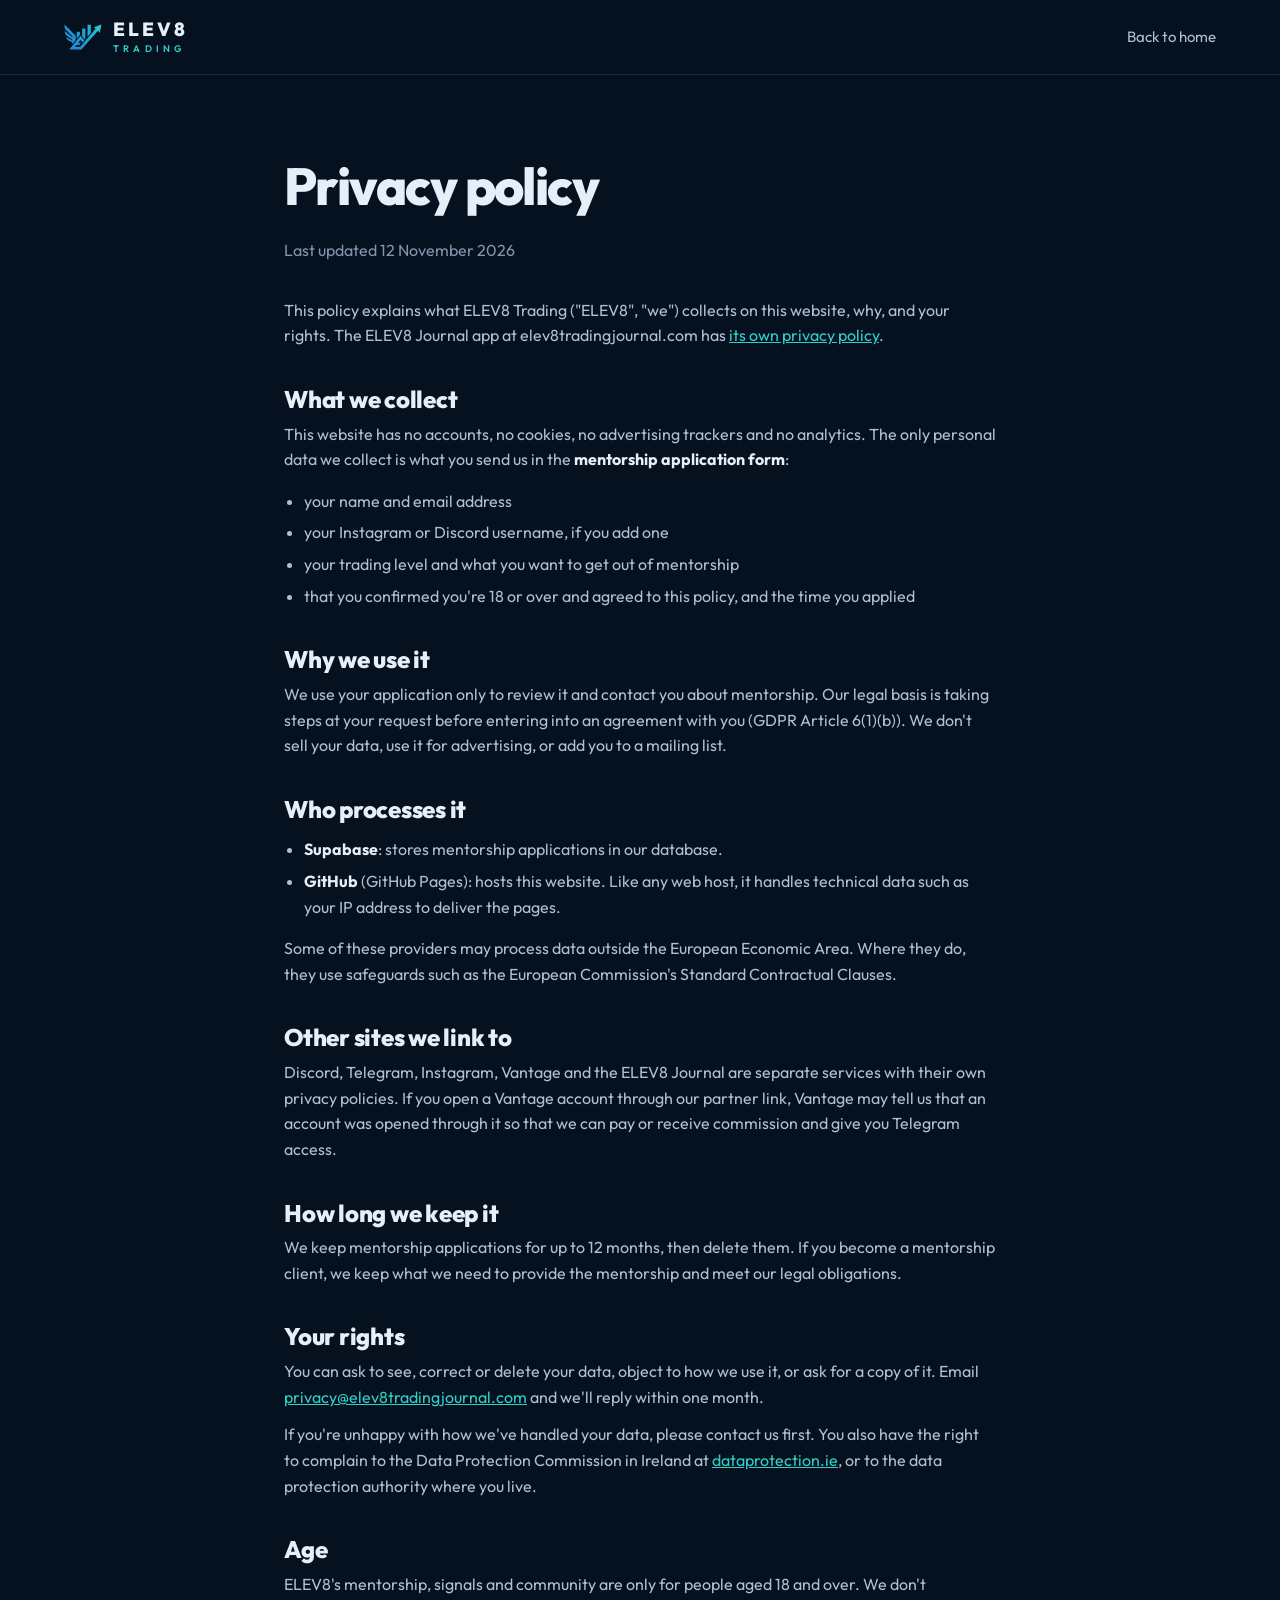
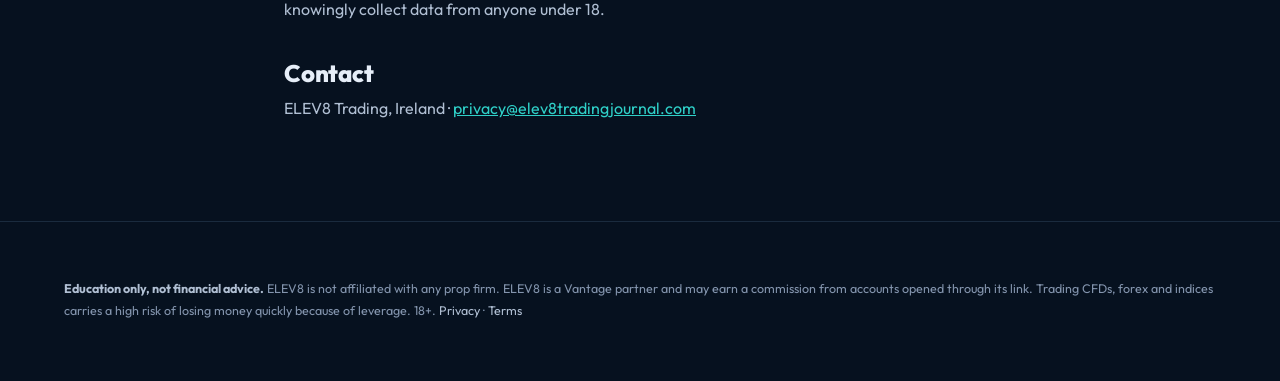
==== docs/privacy/index.html @ e098c2a2 "Use the elev8trading.app domain Co-Authored-By: Claude Opus 5.5 <noreply@anthropic.com> Claude-Sessi" ====
<!doctype html>
<html lang="en">
<head>
<meta charset="utf-8">
<meta http-equiv="Content-Security-Policy" content="default-src 'self'; script-src 'self'; style-src 'self' 'unsafe-inline'; font-src 'self'; img-src 'self' data:; connect-src 'none'; form-action 'none'; base-uri 'self'; object-src 'none'; frame-src 'none'; upgrade-insecure-requests">
<meta name="referrer" content="strict-origin-when-cross-origin">
<script src="../assets/guard.js"></script>
<meta name="viewport" content="width=device-width,initial-scale=1,viewport-fit=cover">
<title>Privacy policy · ELEV8 Trading</title>
<meta name="theme-color" content="#06111f">
<link rel="canonical" href="https://elev8trading.app/privacy/">
<link rel="icon" href="../assets/mark.svg" type="image/svg+xml">
<link rel="apple-touch-icon" href="../assets/apple-touch-icon.png">
<link rel="stylesheet" href="../assets/fonts.css">
<link rel="stylesheet" href="../assets/style.css">
</head>
<body>
<header class="nav"><div class="wrap">
<a class="lg" href="../"><img src="../assets/mark.svg" alt=""><span>ELEV8<small>TRADING</small></span></a>
<span class="sp"></span><a class="ghost" href="../">Back to home</a></div></header>
<main class="doc">
<h1>Privacy policy</h1><p class="upd">Last updated 12 November 2026</p>
<p>This policy explains what ELEV8 Trading ("ELEV8", "we") collects on this website, why, and your rights. The ELEV8 Journal app at elev8tradingjournal.com has <a href="https://elev8tradingjournal.com/privacy/">its own privacy policy</a>.</p>
<h2>What we collect</h2>
<p>This website has no accounts, no cookies, no advertising trackers and no analytics. The only personal data we collect is what you send us in the <b>mentorship application form</b>:</p>
<ul><li>your name and email address</li><li>your Instagram or Discord username, if you add one</li><li>your trading level and what you want to get out of mentorship</li><li>that you confirmed you're 18 or over and agreed to this policy, and the time you applied</li></ul>
<h2>Why we use it</h2>
<p>We use your application only to review it and contact you about mentorship. Our legal basis is taking steps at your request before entering into an agreement with you (GDPR Article 6(1)(b)). We don't sell your data, use it for advertising, or add you to a mailing list.</p>
<h2>Who processes it</h2>
<ul><li><b>Supabase</b>: stores mentorship applications in our database.</li>
<li><b>GitHub</b> (GitHub Pages): hosts this website. Like any web host, it handles technical data such as your IP address to deliver the pages.</li></ul>
<p>Some of these providers may process data outside the European Economic Area. Where they do, they use safeguards such as the European Commission's Standard Contractual Clauses.</p>
<h2>Other sites we link to</h2>
<p>Discord, Telegram, Instagram, Vantage and the ELEV8 Journal are separate services with their own privacy policies. If you open a Vantage account through our partner link, Vantage may tell us that an account was opened through it so that we can pay or receive commission and give you Telegram access.</p>
<h2>How long we keep it</h2>
<p>We keep mentorship applications for up to 12 months, then delete them. If you become a mentorship client, we keep what we need to provide the mentorship and meet our legal obligations.</p>
<h2>Your rights</h2>
<p>You can ask to see, correct or delete your data, object to how we use it, or ask for a copy of it. Email <a href="mailto:privacy@elev8tradingjournal.com">privacy@elev8tradingjournal.com</a> and we'll reply within one month.</p>
<p>If you're unhappy with how we've handled your data, please contact us first. You also have the right to complain to the Data Protection Commission in Ireland at <a href="https://www.dataprotection.ie" target="_blank" rel="noopener">dataprotection.ie</a>, or to the data protection authority where you live.</p>
<h2>Age</h2>
<p>ELEV8's mentorship, signals and community are only for people aged 18 and over. We don't knowingly collect data from anyone under 18.</p>
<h2>Contact</h2>
<p>ELEV8 Trading, Ireland · <a href="mailto:privacy@elev8tradingjournal.com">privacy@elev8tradingjournal.com</a></p>
</main>
<footer><div class="wrap"><div class="legal" style="margin:0;padding:0;border:0"><b style="color:var(--t2)">Education only, not financial advice.</b> ELEV8 is not affiliated with any prop firm. ELEV8 is a Vantage partner and may earn a commission from accounts opened through its link. Trading CFDs, forex and indices carries a high risk of losing money quickly because of leverage. 18+. <a href="../privacy/" style="color:var(--t2)">Privacy</a> · <a href="../terms/" style="color:var(--t2)">Terms</a></div></div></footer>
</body>
</html>
---- docs/assets/fonts.css ----
@font-face {
  font-family: 'Outfit';
  font-style: normal;
  font-weight: 300 900;
  font-display: swap;
  src: url(fonts/outfit-latin-ext.woff2) format('woff2');
  unicode-range: U+0100-02BA, U+02BD-02C5, U+02C7-02CC, U+02CE-02D7, U+02DD-02FF, U+0304, U+0308, U+0329, U+1D00-1DBF, U+1E00-1E9F, U+1EF2-1EFF, U+2020, U+20A0-20AB, U+20AD-20C4, U+2113, U+2C60-2C7F, U+A720-A7FF;
}
@font-face {
  font-family: 'Outfit';
  font-style: normal;
  font-weight: 300 900;
  font-display: swap;
  src: url(fonts/outfit-latin.woff2) format('woff2');
  unicode-range: U+0000-00FF, U+0131, U+0152-0153, U+02BB-02BC, U+02C6, U+02DA, U+02DC, U+0304, U+0308, U+0329, U+2000-206F, U+20AC, U+2122, U+2191, U+2193, U+2212, U+2215, U+FEFF, U+FFFD;
}
@font-face {
  font-family: 'JetBrains Mono';
  font-style: normal;
  font-weight: 400 700;
  font-display: swap;
  src: url(fonts/jetbrains-mono-latin.woff2) format('woff2');
  unicode-range: U+0000-00FF, U+0131, U+0152-0153, U+02BB-02BC, U+02C6, U+02DA, U+02DC, U+0304, U+0308, U+0329, U+2000-206F, U+20AC, U+2122, U+2191, U+2193, U+2212, U+2215, U+FEFF, U+FFFD;
}
---- docs/assets/style.css ----
/* ELEV8 Trading: brand colours and the Outfit font, same as the ELEV8 Journal. */
:root{color-scheme:dark;--ink:#06111f;--ink2:#091729;--card:#0c1a2e;--line:rgba(150,195,245,.14);--text:#e6eef8;--t2:#b0bfd3;--mu:#8394ad;--teal:#2fd0c8;--blue:#2a7fd9;--green:#45e39b;--red:#ff7b8a;
--grad:linear-gradient(120deg,#2a7fd9,#1f9fcf 55%,#2fd0c8)}
*{box-sizing:border-box}html{scroll-behavior:smooth;scroll-padding-top:90px}
body{margin:0;background:var(--ink);color:var(--text);font:400 16px/1.6 Outfit,system-ui,sans-serif;-webkit-font-smoothing:antialiased;overflow-x:hidden}
h1,h2,h3,p{margin:0}a{color:inherit;text-decoration:none}img{display:block;max-width:100%}
button,input,select,textarea{font:inherit;color:inherit}
:focus-visible{outline:2px solid var(--teal);outline-offset:3px}
.wrap{max-width:1200px;margin:0 auto;padding-left:max(24px,env(safe-area-inset-left));padding-right:max(24px,env(safe-area-inset-right))}
.g{background:var(--grad);-webkit-background-clip:text;background-clip:text;color:transparent}
.eb{display:inline-flex;align-items:center;gap:10px;font:600 13px/1 Outfit;letter-spacing:.2em;text-transform:uppercase;color:var(--teal)}
.eb:before{content:"";width:22px;height:2px;border-radius:2px;background:var(--grad)}
.btn{display:inline-flex;align-items:center;justify-content:center;gap:10px;padding:15px 26px;border-radius:999px;font-weight:600;border:1px solid var(--line);background:rgba(150,195,245,.06);white-space:nowrap;cursor:pointer;transition:transform .15s,background .15s}
.btn:hover{transform:translateY(-1px);background:rgba(150,195,245,.1)}
.btn.p{background:var(--grad);color:var(--ink);border-color:transparent;box-shadow:0 14px 40px -14px rgba(47,208,200,.6)}
.btn svg{width:18px;height:18px;stroke:currentColor;fill:none;stroke-width:2;stroke-linecap:round;stroke-linejoin:round}
.btn[aria-disabled=true]{opacity:.55;cursor:default;transform:none}
h2{font-size:clamp(36px,4.8vw,60px);font-weight:800;letter-spacing:-.035em;line-height:1.03}
.lead{color:var(--t2);font-size:18.5px;max-width:560px}
section{padding:120px 0}
.center{text-align:center}.center .lead{margin-left:auto;margin-right:auto}
.alt{background:var(--ink2);border-block:1px solid var(--line)}
/* nav */
.nav{position:sticky;top:0;z-index:5;background:rgba(6,17,31,.94);border-bottom:1px solid var(--line);padding-top:env(safe-area-inset-top)}
.nav .wrap{display:flex;align-items:center;gap:34px;height:74px}
.lg{display:flex;align-items:center;gap:11px;font-weight:800;letter-spacing:.16em;font-size:19px;line-height:1}.lg img{width:38px}.lg small{display:block;font:600 9.5px/1 Outfit;letter-spacing:.44em;color:var(--teal);margin-top:5px}
.nav nav{display:flex;gap:28px;font-size:15px;color:var(--t2)}.nav nav a:hover,.nav .ghost:hover{color:var(--text)}.nav .sp{flex:1}.nav .btn{padding:11px 20px;font-size:14.5px}
.nav .ghost{font-size:15px;color:var(--t2)}
/* hero */
.hero{position:relative;padding:100px 0 120px;overflow:hidden;background:radial-gradient(60% 70% at 85% 10%,rgba(42,127,217,.3),transparent 70%),radial-gradient(45% 55% at 5% 95%,rgba(47,208,200,.16),transparent 70%)}
.hero .wrap{display:grid;grid-template-columns:1.05fr .95fr;gap:40px;align-items:center}
.hello{display:inline-flex;align-items:center;gap:10px;padding:8px 16px 8px 8px;border-radius:999px;background:rgba(47,208,200,.08);border:1px solid rgba(47,208,200,.28);font-size:14.5px;color:#bff3ef}
.hello i{flex:none;width:26px;height:26px;border-radius:50%;background:var(--grad);display:grid;place-items:center}.hello i svg{width:14px;stroke:#06111f;fill:none;stroke-width:2.6;stroke-linecap:round}
.hero h1{font-size:clamp(48px,6.6vw,88px);font-weight:800;letter-spacing:-.045em;line-height:.98;margin:26px 0 24px}
.ctas{display:flex;gap:12px;flex-wrap:wrap;margin-top:36px}
.pills{display:flex;gap:8px;flex-wrap:wrap;margin-top:34px}.pills span{padding:6px 13px;border-radius:999px;border:1px solid rgba(47,208,200,.35);color:var(--teal);font-size:13.5px;font-weight:600}
.scene{position:relative;height:600px}
.phone{position:absolute;left:50%;top:10px;transform:translateX(-50%) rotate(3deg);width:270px;aspect-ratio:393/852;border-radius:44px;padding:9px;background:linear-gradient(160deg,#22344f,#0b1626 60%);box-shadow:0 0 0 1px rgba(150,195,245,.25),0 60px 100px -40px #000,0 0 120px -30px rgba(47,208,200,.45)}
.phone div{width:100%;height:100%;border-radius:36px;overflow:hidden}.phone img{width:100%;height:100%;object-fit:cover;object-position:top}
.fl{position:absolute;display:flex;gap:12px;align-items:center;padding:14px 16px;border-radius:18px;background:rgba(16,34,58,.96);border:1px solid rgba(150,195,245,.2);box-shadow:0 24px 50px -20px #000;font-size:14px;min-width:230px}
.fl .ic{flex:none;width:40px;height:40px;border-radius:12px;display:grid;place-items:center}.fl .ic svg{width:20px;height:20px;fill:none;stroke-width:2;stroke-linecap:round;stroke-linejoin:round}
.fl b{display:block;font-size:14.5px}.fl small{color:var(--mu);font-size:12.5px}
/* values */
.vals .wrap{display:grid;grid-template-columns:repeat(3,1fr)}
.vals .wrap>div{padding:40px 30px;border-left:1px solid var(--line);display:flex;gap:18px}.vals .wrap>div:first-child{border-left:0;padding-left:0}
.ic2{flex:none;width:46px;height:46px;border-radius:14px;display:grid;place-items:center;background:rgba(47,208,200,.1)}.ic2 svg{width:22px;stroke:var(--teal);fill:none;stroke-width:2;stroke-linecap:round;stroke-linejoin:round}
.vals b{display:block;font-size:19px;margin-bottom:4px}.vals p{color:var(--t2);font-size:15px}
/* offers */
.bento{display:grid;grid-template-columns:repeat(6,1fr);gap:18px;margin-top:56px}
.of{position:relative;overflow:hidden;padding:32px;border-radius:28px;background:var(--card);border:1px solid var(--line);display:flex;flex-direction:column}
.of .tp{display:flex;justify-content:space-between;align-items:flex-start;margin-bottom:24px}
.of .ic{width:54px;height:54px;border-radius:16px;display:grid;place-items:center;background:rgba(47,208,200,.1);border:1px solid rgba(47,208,200,.28)}
.of .ic svg{width:26px;stroke:var(--teal);fill:none;stroke-width:1.8;stroke-linecap:round;stroke-linejoin:round}
.badge{font:700 12px Outfit;letter-spacing:.1em;text-transform:uppercase;padding:7px 12px;border-radius:999px;background:rgba(150,195,245,.08);color:var(--t2);border:1px solid var(--line)}
.badge.fr{background:rgba(69,227,155,.1);color:var(--green);border-color:rgba(69,227,155,.35)}
.of h3{font-size:28px;font-weight:800;letter-spacing:-.02em;margin-bottom:10px}.of p{color:var(--t2);font-size:16px}
.of .lnk{margin-top:auto;padding-top:26px;font-weight:600;color:var(--teal);display:inline-flex;align-items:center;gap:8px;align-self:flex-start}.of .lnk svg{width:18px;stroke:currentColor;fill:none;stroke-width:2}
.of .lnk:hover{color:#7fe8e1}
.of.big{grid-column:span 4;background:radial-gradient(70% 90% at 100% 0%,rgba(42,127,217,.28),transparent 70%),var(--card)}
.of.s2{grid-column:span 2}
.lv{display:flex;gap:10px;margin:22px 0 4px;flex-wrap:wrap}.lv span{padding:10px 16px;border-radius:14px;background:rgba(6,17,31,.6);border:1px solid var(--line);font-weight:600;font-size:15px}.lv span i{display:block;font-style:normal;font-size:12px;color:var(--mu);font-weight:500}
.dots{position:absolute;right:-30px;bottom:-30px;width:220px;height:220px;opacity:.5;background-image:radial-gradient(rgba(47,208,200,.5) 1.5px,transparent 1.5px);background-size:18px 18px;-webkit-mask:radial-gradient(circle at 100% 100%,#000,transparent 70%);mask:radial-gradient(circle at 100% 100%,#000,transparent 70%);pointer-events:none}
/* mentorship levels */
.pathg{display:grid;grid-template-columns:repeat(3,1fr);gap:18px;margin-top:56px}
.pc{padding:34px 30px;border-radius:26px;background:var(--card);border:1px solid var(--line)}
.pc .k{font:800 15px Outfit;letter-spacing:.14em;color:var(--teal);text-transform:uppercase}
.pc h3{font-size:26px;font-weight:800;margin:14px 0 10px;letter-spacing:-.02em}.pc p{color:var(--t2);font-size:15.5px}
.pc ul{list-style:none;margin:20px 0 0;padding:0;display:grid;gap:10px;font-size:15px;color:var(--t2)}
.pc li{display:flex;gap:10px}.pc li:before{content:"";flex:none;margin-top:8px;width:8px;height:8px;border-radius:50%;background:var(--grad)}
.pc.mid{background:linear-gradient(var(--card),var(--card)) padding-box,var(--grad) border-box;border:1.5px solid transparent}
.bar{height:6px;border-radius:6px;background:#1c2d47;margin-top:24px;overflow:hidden}.bar i{display:block;height:100%;background:var(--grad);border-radius:6px}
/* apply form */
.apply{display:grid;grid-template-columns:.9fr 1.1fr;gap:60px;align-items:start}
.form{padding:34px;border-radius:28px;background:var(--card);border:1px solid var(--line);display:grid;gap:18px}
.form label{display:grid;gap:8px;font-size:14px;font-weight:600;color:var(--t2)}
.form input[type=text],.form input[type=email],.form textarea{width:100%;padding:14px 16px;border-radius:14px;background:#0a1626;border:1px solid var(--line);font-size:16px;color:var(--text)}
.form textarea{min-height:120px;resize:vertical}
.form input:focus,.form textarea:focus{outline:none;border-color:rgba(47,208,200,.6)}
.form .two{display:grid;grid-template-columns:1fr 1fr;gap:14px}
.seg{display:grid;grid-template-columns:repeat(3,1fr);gap:8px}.seg input{position:absolute;opacity:0;pointer-events:none}
.seg label{display:block;text-align:center;padding:12px 8px;border-radius:12px;border:1px solid var(--line);font-size:15px;cursor:pointer;color:var(--t2)}
.seg input:checked+label{background:rgba(47,208,200,.12);color:var(--teal);border-color:rgba(47,208,200,.45)}
.seg input:focus-visible+label{outline:2px solid var(--teal);outline-offset:2px}
fieldset{border:0;margin:0;padding:0}legend{font-size:14px;font-weight:600;color:var(--t2);margin-bottom:8px;padding:0}
.chk{display:flex!important;grid-template-columns:none;gap:12px!important;align-items:flex-start;font-weight:500!important;font-size:14.5px!important}
.chk input{flex:none;width:20px;height:20px;margin:2px 0 0;accent-color:#2fd0c8}
.chk a{color:var(--teal);text-decoration:underline}
.hp{position:absolute;left:-9999px;width:1px;height:1px;overflow:hidden}
.msg{padding:14px 16px;border-radius:14px;font-size:15px}.msg.err{background:rgba(255,123,138,.1);border:1px solid rgba(255,123,138,.4);color:#ffc2ca}
.done{padding:40px 34px;border-radius:28px;background:var(--card);border:1px solid rgba(69,227,155,.4);text-align:center}
.done .tick{width:64px;height:64px;margin:0 auto 18px;border-radius:50%;background:var(--grad);display:grid;place-items:center}.done .tick svg{width:30px;stroke:#06111f;fill:none;stroke-width:3;stroke-linecap:round;stroke-linejoin:round}
.done h3{font-size:28px;font-weight:800;margin-bottom:10px}.done p{color:var(--t2)}
.side{display:grid;gap:14px;margin-top:34px}
.side div{display:flex;gap:16px;align-items:flex-start;padding:20px;border-radius:20px;background:var(--card);border:1px solid var(--line)}
.side .n{flex:none;width:38px;height:38px;border-radius:12px;display:grid;place-items:center;background:var(--grad);color:var(--ink);font-weight:800}.side b{display:block;font-size:17px}.side span{color:var(--t2);font-size:14.5px}
/* signals */
.sig{display:grid;grid-template-columns:1fr 1fr;gap:60px;align-items:center}
.how3{display:grid;gap:12px;margin-top:30px}
.h3{display:flex;gap:18px;align-items:center;padding:18px 20px;border-radius:18px;background:var(--card);border:1px solid var(--line)}
.h3 .n{flex:none;width:42px;height:42px;border-radius:12px;display:grid;place-items:center;background:var(--grad);color:var(--ink);font-weight:800;font-size:17px}.h3 b{display:block;font-size:17px}.h3 span{color:var(--t2);font-size:14.5px}
.note{margin-top:18px;font-size:13px;color:var(--mu);padding:14px 16px;border-radius:14px;border:1px solid var(--line);line-height:1.55}
.tg{background:#0e1621;border:1px solid var(--line);border-radius:26px;padding:22px;max-width:440px;margin-left:auto}
.tg .bar2{display:flex;align-items:center;gap:12px;padding-bottom:16px;border-bottom:1px solid var(--line)}.tg .av{width:44px;height:44px;border-radius:50%;background:var(--grad);display:grid;place-items:center}.tg .av img{width:26px;filter:brightness(0) invert(.05)}
.tg .bar2 b{display:block}.tg .bar2 small{color:var(--mu)}
.bub{margin-top:14px;padding:14px 16px;border-radius:16px 16px 16px 4px;background:#182533;font-size:15px;line-height:1.55}.bub time{display:block;text-align:right;font-size:11px;color:var(--mu);margin-top:4px}
/* steps */
.start{display:grid;grid-template-columns:repeat(3,1fr);gap:40px;margin-top:60px;position:relative}
.start:before{content:"";position:absolute;left:16%;right:16%;top:34px;border-top:2px dashed rgba(47,208,200,.3)}
.sp1{text-align:center;position:relative}.sp1 .n{width:68px;height:68px;margin:0 auto 22px;border-radius:50%;background:var(--grad);display:grid;place-items:center;font:800 26px Outfit;color:var(--ink);box-shadow:0 0 0 8px var(--ink)}
.sp1 h3{font-size:22px;font-weight:800;margin-bottom:8px}.sp1 p{color:var(--t2);font-size:15.5px;max-width:300px;margin:0 auto}
/* journal */
.jr{display:grid;grid-template-columns:.9fr 1.1fr;gap:60px;align-items:center}
.jr .ph2{display:flex;justify-content:center}
.feat{display:grid;grid-template-columns:1fr 1fr;gap:10px;margin-top:26px}.feat div{padding:14px 16px;border-radius:14px;background:var(--card);border:1px solid var(--line);font-size:14.5px;color:var(--t2)}.feat b{display:block;color:var(--text)}
.phone.st{position:relative;left:auto;top:auto;transform:rotate(-2deg)}
/* team */
.team{display:grid;grid-template-columns:.9fr 1.1fr;gap:70px;align-items:center}
.photo{position:relative;aspect-ratio:4/5;border-radius:32px;overflow:hidden;background:radial-gradient(80% 60% at 50% 30%,rgba(42,127,217,.35),transparent 70%),linear-gradient(160deg,#16304f,#0a1626);border:1px solid var(--line);display:grid;place-items:center}
.photo>img{width:46%;opacity:.95;margin-bottom:80px}
.photo .nm{position:absolute;left:20px;right:20px;bottom:20px;padding:18px 20px;border-radius:20px;background:rgba(6,17,31,.88);border:1px solid var(--line);display:flex;justify-content:space-between;align-items:center}
.photo .nm b{font-size:22px;display:block}.photo .nm small{color:var(--teal);font-weight:600}
.soc{display:flex;gap:8px}.soc a{width:40px;height:40px;border-radius:12px;display:grid;place-items:center;background:rgba(150,195,245,.08);border:1px solid var(--line)}.soc a:hover{border-color:rgba(47,208,200,.5)}.soc svg{width:18px;stroke:var(--t2);fill:none;stroke-width:1.8;stroke-linecap:round;stroke-linejoin:round}
.big{font-size:clamp(22px,2.4vw,28px);font-weight:600;line-height:1.35;letter-spacing:-.01em;margin:26px 0 20px}
.facts{display:grid;grid-template-columns:repeat(3,1fr);gap:12px;margin-top:30px}.facts div{padding:18px;border-radius:18px;background:var(--card);border:1px solid var(--line)}.facts small{display:block;color:var(--mu);font-size:13px}.facts b{font-size:17px}
.grow{margin-top:14px;padding:18px 20px;border-radius:18px;border:1.5px dashed rgba(150,195,245,.25);color:var(--t2);font-size:15px}
/* faq */
.faqg{display:grid;grid-template-columns:.8fr 1.2fr;gap:70px}
.qa{border-top:1px solid var(--line)}
.qa details{border-bottom:1px solid var(--line);padding:22px 0}
.qa summary{list-style:none;display:flex;justify-content:space-between;gap:20px;font-size:19px;font-weight:700;cursor:pointer}
.qa summary::-webkit-details-marker{display:none}
.qa summary:after{content:"+";color:var(--teal);font-weight:400;font-size:28px;line-height:.8;transition:transform .2s}
.qa details[open] summary:after{transform:rotate(45deg)}
.qa details p{color:var(--t2);font-size:15.5px;margin-top:12px;max-width:640px}
.qa a{color:var(--teal);text-decoration:underline}
/* cta + footer */
.cta{padding:0 0 120px}.ctab{text-align:center;padding:90px 30px;border-radius:36px;background:radial-gradient(60% 90% at 50% 0%,rgba(42,127,217,.4),transparent 70%),radial-gradient(60% 90% at 50% 100%,rgba(47,208,200,.22),transparent 70%),var(--card);border:1px solid var(--line)}
.ctab img{width:84px;margin:0 auto 26px}.ctab .ctas{justify-content:center}
footer{border-top:1px solid var(--line);padding:56px 0 calc(60px + env(safe-area-inset-bottom));font-size:14px;color:var(--mu)}
.fg{display:grid;grid-template-columns:1.4fr 1fr 1fr 1fr;gap:40px}.fg h4{margin:0 0 14px;color:var(--text);font-size:15px}.fg a{display:block;color:var(--t2);padding:4px 0}.fg a:hover{color:var(--text)}.fg p{margin-top:16px;max-width:300px}
.fg .lg{display:flex;padding:0}
.legal{margin-top:46px;padding-top:26px;border-top:1px solid var(--line);font-size:12.5px;line-height:1.7}
/* legal pages */
.doc{max-width:760px;margin:0 auto;padding:70px 24px 100px}
.doc h1{font-size:clamp(36px,5vw,52px);font-weight:800;letter-spacing:-.03em;margin-bottom:10px}
.doc .upd{color:var(--mu);margin-bottom:34px}
.doc h2{font-size:24px;letter-spacing:-.01em;margin:38px 0 10px}
.doc p,.doc li{color:var(--t2);font-size:16px}.doc p+p{margin-top:12px}.doc ul{padding-left:20px}.doc li{margin:6px 0}
.doc a{color:var(--teal);text-decoration:underline}.doc b{color:var(--text)}
@media(max-width:980px){.bento{grid-template-columns:1fr 1fr}.of.big,.of.s2{grid-column:span 2}.fg{grid-template-columns:1fr 1fr}}
@media(max-width:780px){section{padding:84px 0}.nav nav{display:none}.nav .wrap{gap:18px}.hero{padding:56px 0 70px}
.hero .wrap,.team,.faqg,.apply,.sig,.jr{grid-template-columns:1fr;gap:40px}
.scene{height:560px}.fl{min-width:0;font-size:13px}.vals .wrap,.pathg,.start{grid-template-columns:1fr}
.vals .wrap>div{border-left:0;border-top:1px solid var(--line);padding:26px 0}.vals .wrap>div:first-child{border-top:0}
.start:before{display:none}.facts{grid-template-columns:1fr}.of{padding:26px}.ctab{padding:64px 22px}.form{padding:24px}.form .two{grid-template-columns:1fr}.tg{margin:0}.feat{grid-template-columns:1fr}}
@media(prefers-reduced-motion:reduce){html{scroll-behavior:auto}.btn{transition:none}}
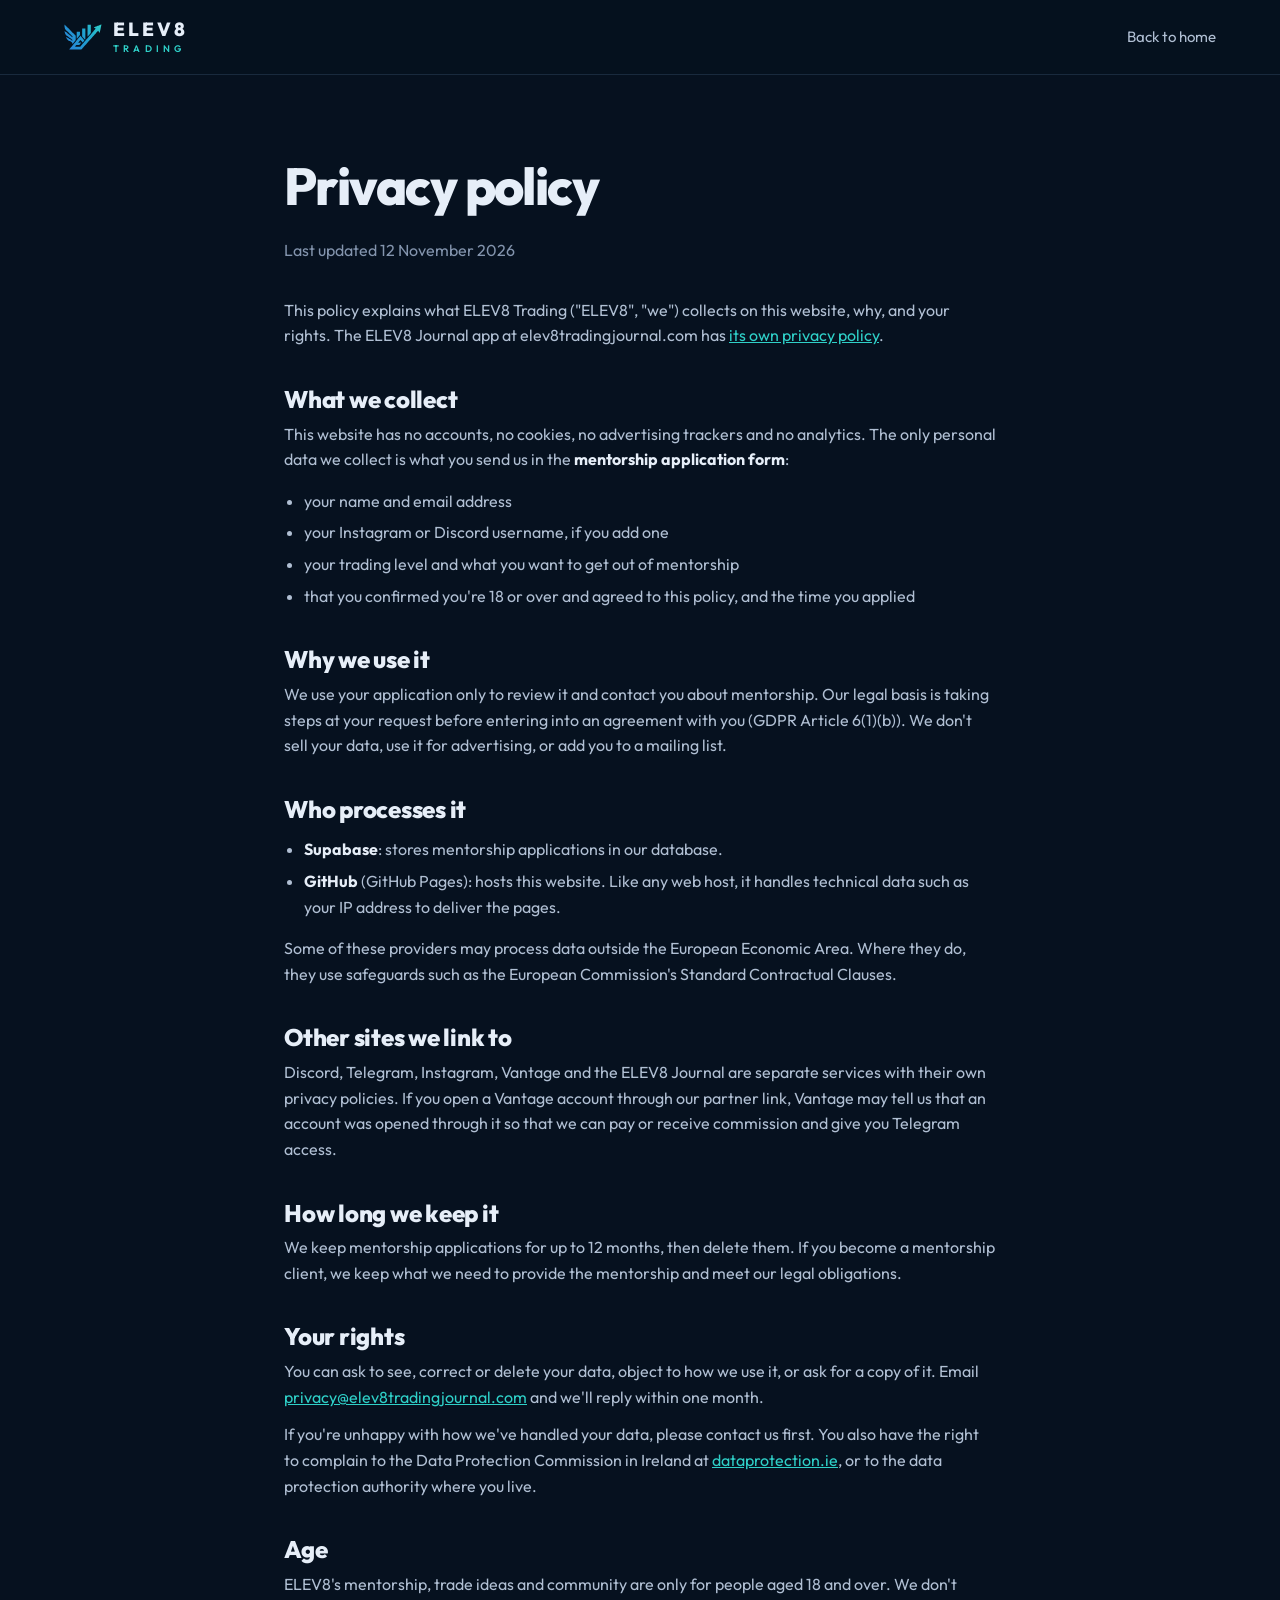
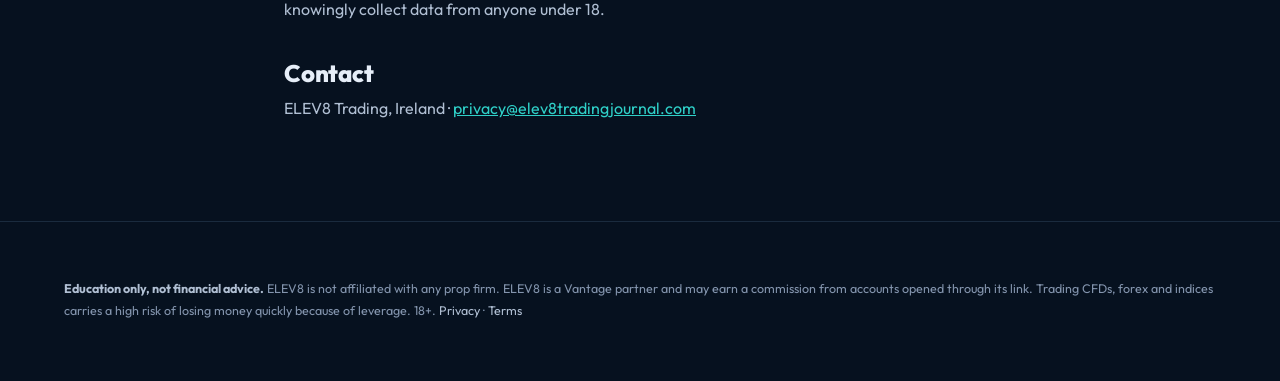
==== commit 44722c75: "Say trade ideas instead of signals Site, privacy, terms, link preview image and README. The section " ====
--- a/docs/privacy/index.html
+++ b/docs/privacy/index.html
@@ -38,7 +38,7 @@
 <p>You can ask to see, correct or delete your data, object to how we use it, or ask for a copy of it. Email <a href="mailto:privacy@elev8tradingjournal.com">privacy@elev8tradingjournal.com</a> and we'll reply within one month.</p>
 <p>If you're unhappy with how we've handled your data, please contact us first. You also have the right to complain to the Data Protection Commission in Ireland at <a href="https://www.dataprotection.ie" target="_blank" rel="noopener">dataprotection.ie</a>, or to the data protection authority where you live.</p>
 <h2>Age</h2>
-<p>ELEV8's mentorship, signals and community are only for people aged 18 and over. We don't knowingly collect data from anyone under 18.</p>
+<p>ELEV8's mentorship, trade ideas and community are only for people aged 18 and over. We don't knowingly collect data from anyone under 18.</p>
 <h2>Contact</h2>
 <p>ELEV8 Trading, Ireland · <a href="mailto:privacy@elev8tradingjournal.com">privacy@elev8tradingjournal.com</a></p>
 </main>
--- a/docs/assets/style.css
+++ b/docs/assets/style.css
@@ -120,7 +120,7 @@
 .photo .nm{position:absolute;left:20px;right:20px;bottom:20px;padding:18px 20px;border-radius:20px;background:rgba(6,17,31,.88);border:1px solid var(--line);display:flex;justify-content:space-between;align-items:center}
 .photo .nm b{font-size:22px;display:block}.photo .nm small{color:var(--teal);font-weight:600}
 .soc{display:flex;gap:8px}.soc a{width:40px;height:40px;border-radius:12px;display:grid;place-items:center;background:rgba(150,195,245,.08);border:1px solid var(--line)}.soc a:hover{border-color:rgba(47,208,200,.5)}.soc svg{width:18px;stroke:var(--t2);fill:none;stroke-width:1.8;stroke-linecap:round;stroke-linejoin:round}
-.big{font-size:clamp(22px,2.4vw,28px);font-weight:600;line-height:1.35;letter-spacing:-.01em;margin:26px 0 20px}
+.quote{font-size:clamp(22px,2.4vw,28px);font-weight:600;line-height:1.35;letter-spacing:-.01em;margin:26px 0 20px}
 .facts{display:grid;grid-template-columns:repeat(3,1fr);gap:12px;margin-top:30px}.facts div{padding:18px;border-radius:18px;background:var(--card);border:1px solid var(--line)}.facts small{display:block;color:var(--mu);font-size:13px}.facts b{font-size:17px}
 .grow{margin-top:14px;padding:18px 20px;border-radius:18px;border:1.5px dashed rgba(150,195,245,.25);color:var(--t2);font-size:15px}
 /* faq */
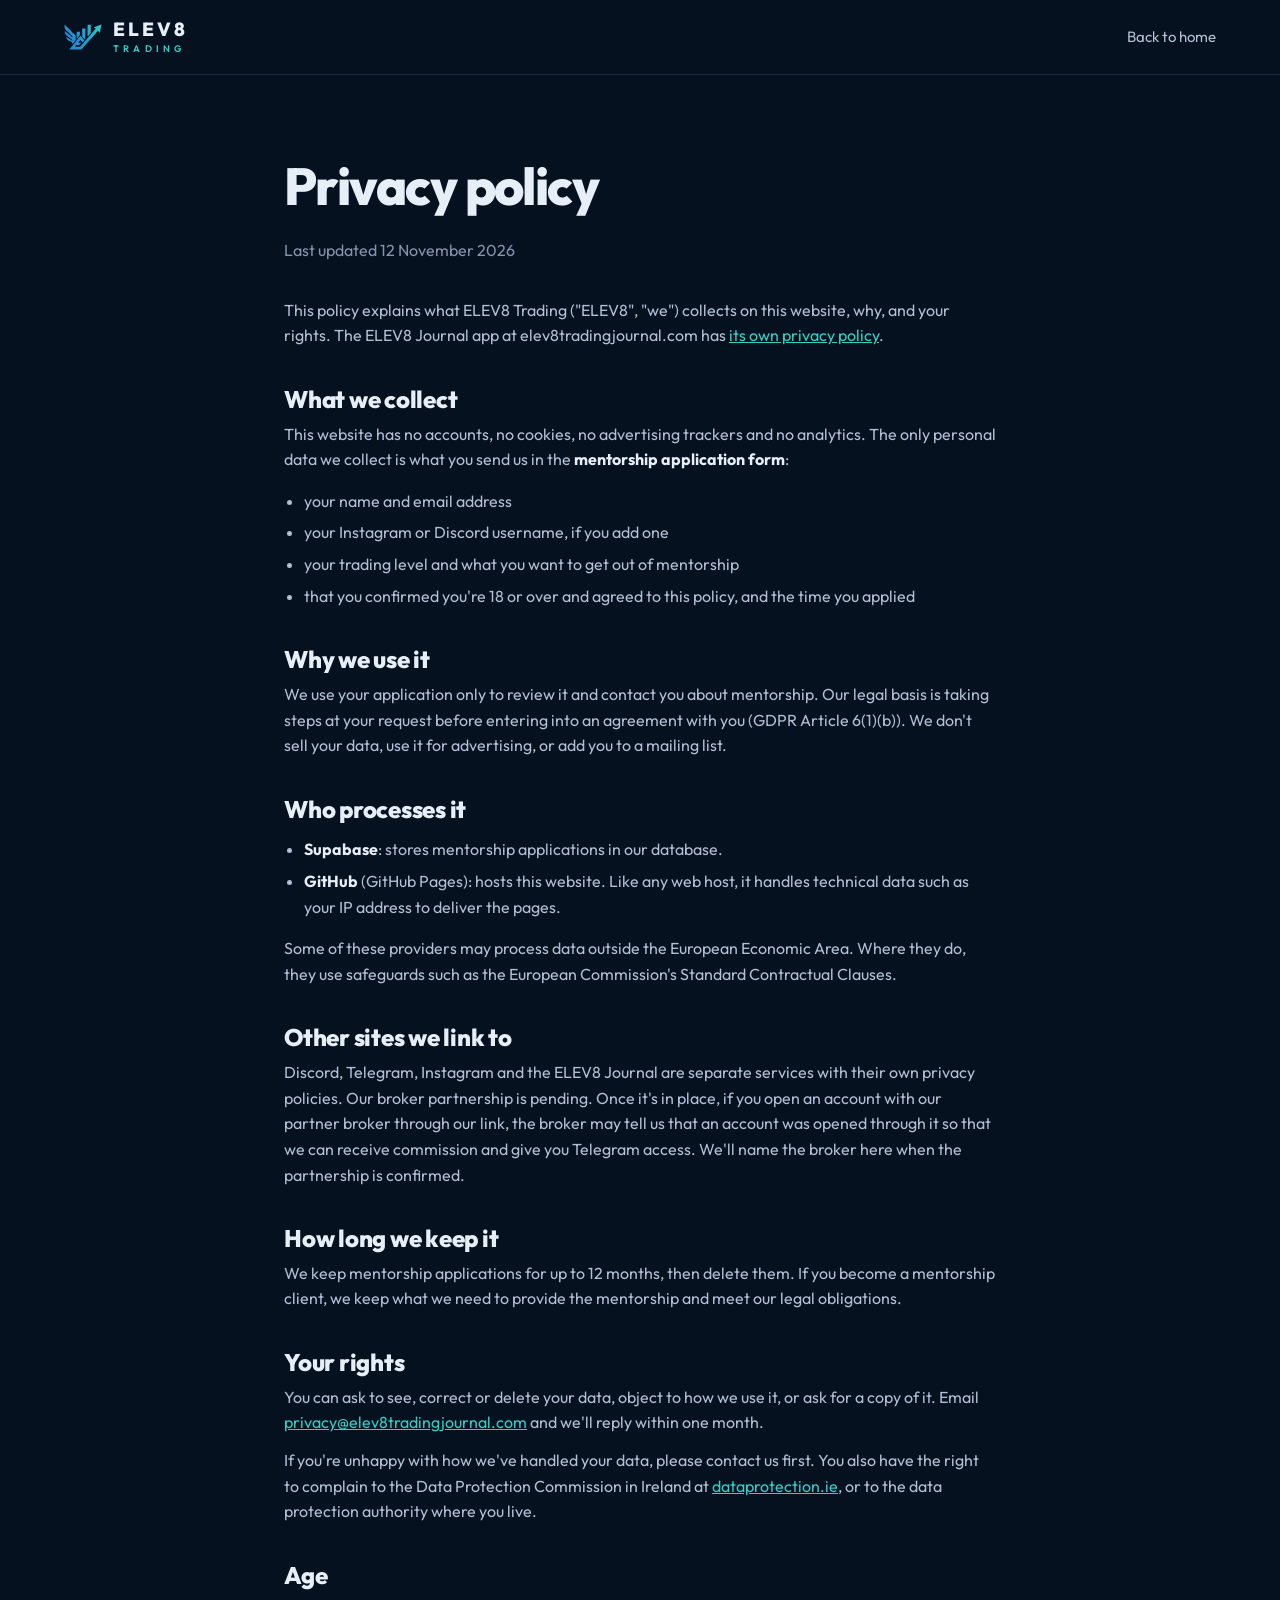
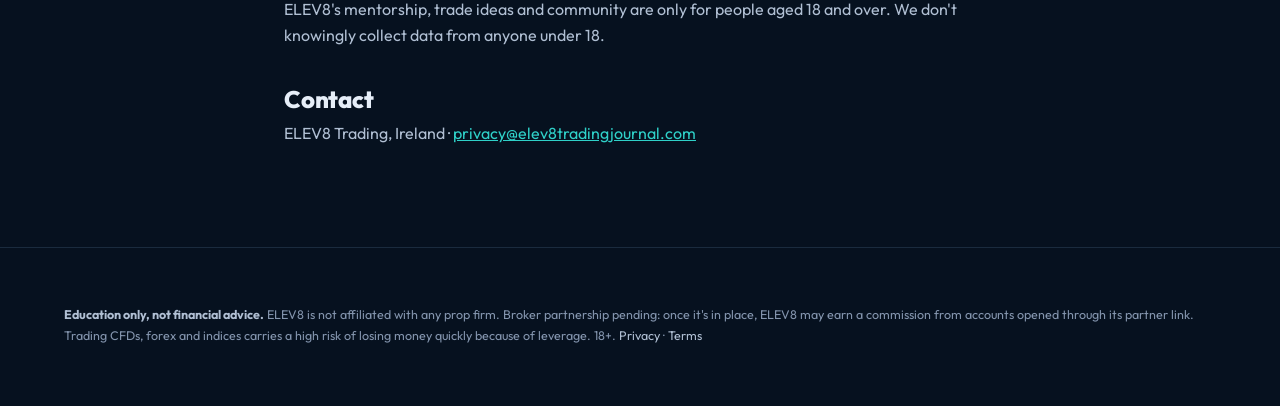
==== commit c4a57ece: "Replace Vantage with 'broker partnership pending' Site, terms, privacy, 404 and README no longer nam" ====
--- a/docs/privacy/index.html
+++ b/docs/privacy/index.html
@@ -4,15 +4,15 @@
 <meta charset="utf-8">
 <meta http-equiv="Content-Security-Policy" content="default-src 'self'; script-src 'self'; style-src 'self' 'unsafe-inline'; font-src 'self'; img-src 'self' data:; connect-src 'none'; form-action 'none'; base-uri 'self'; object-src 'none'; frame-src 'none'; upgrade-insecure-requests">
 <meta name="referrer" content="strict-origin-when-cross-origin">
-<script src="../assets/guard.js"></script>
+<script src="../assets/guard.js?v=9ac472e147"></script>
 <meta name="viewport" content="width=device-width,initial-scale=1,viewport-fit=cover">
 <title>Privacy policy · ELEV8 Trading</title>
 <meta name="theme-color" content="#06111f">
 <link rel="canonical" href="https://elev8trading.app/privacy/">
 <link rel="icon" href="../assets/mark.svg" type="image/svg+xml">
 <link rel="apple-touch-icon" href="../assets/apple-touch-icon.png">
-<link rel="stylesheet" href="../assets/fonts.css">
-<link rel="stylesheet" href="../assets/style.css">
+<link rel="stylesheet" href="../assets/fonts.css?v=2f3c7e2cea">
+<link rel="stylesheet" href="../assets/style.css?v=dbc4b7163a">
 </head>
 <body>
 <header class="nav"><div class="wrap">
@@ -31,7 +31,7 @@
 <li><b>GitHub</b> (GitHub Pages): hosts this website. Like any web host, it handles technical data such as your IP address to deliver the pages.</li></ul>
 <p>Some of these providers may process data outside the European Economic Area. Where they do, they use safeguards such as the European Commission's Standard Contractual Clauses.</p>
 <h2>Other sites we link to</h2>
-<p>Discord, Telegram, Instagram, Vantage and the ELEV8 Journal are separate services with their own privacy policies. If you open a Vantage account through our partner link, Vantage may tell us that an account was opened through it so that we can pay or receive commission and give you Telegram access.</p>
+<p>Discord, Telegram, Instagram and the ELEV8 Journal are separate services with their own privacy policies. Our broker partnership is pending. Once it's in place, if you open an account with our partner broker through our link, the broker may tell us that an account was opened through it so that we can receive commission and give you Telegram access. We'll name the broker here when the partnership is confirmed.</p>
 <h2>How long we keep it</h2>
 <p>We keep mentorship applications for up to 12 months, then delete them. If you become a mentorship client, we keep what we need to provide the mentorship and meet our legal obligations.</p>
 <h2>Your rights</h2>
@@ -42,6 +42,6 @@
 <h2>Contact</h2>
 <p>ELEV8 Trading, Ireland · <a href="mailto:privacy@elev8tradingjournal.com">privacy@elev8tradingjournal.com</a></p>
 </main>
-<footer><div class="wrap"><div class="legal" style="margin:0;padding:0;border:0"><b style="color:var(--t2)">Education only, not financial advice.</b> ELEV8 is not affiliated with any prop firm. ELEV8 is a Vantage partner and may earn a commission from accounts opened through its link. Trading CFDs, forex and indices carries a high risk of losing money quickly because of leverage. 18+. <a href="../privacy/" style="color:var(--t2)">Privacy</a> · <a href="../terms/" style="color:var(--t2)">Terms</a></div></div></footer>
+<footer><div class="wrap"><div class="legal" style="margin:0;padding:0;border:0"><b style="color:var(--t2)">Education only, not financial advice.</b> ELEV8 is not affiliated with any prop firm. Broker partnership pending: once it's in place, ELEV8 may earn a commission from accounts opened through its partner link. Trading CFDs, forex and indices carries a high risk of losing money quickly because of leverage. 18+. <a href="../privacy/" style="color:var(--t2)">Privacy</a> · <a href="../terms/" style="color:var(--t2)">Terms</a></div></div></footer>
 </body>
 </html>
--- a/docs/assets/style.css
+++ b/docs/assets/style.css
@@ -52,6 +52,19 @@
 .of .ic{width:54px;height:54px;border-radius:16px;display:grid;place-items:center;background:rgba(47,208,200,.1);border:1px solid rgba(47,208,200,.28)}
 .of .ic svg{width:26px;stroke:var(--teal);fill:none;stroke-width:1.8;stroke-linecap:round;stroke-linejoin:round}
 .badge{font:700 12px Outfit;letter-spacing:.1em;text-transform:uppercase;padding:7px 12px;border-radius:999px;background:rgba(150,195,245,.08);color:var(--t2);border:1px solid var(--line)}
+.badge.pr{background:rgba(47,208,200,.12);color:#9ff0ea;border-color:rgba(47,208,200,.45);letter-spacing:.04em}
+.flat{max-width:900px;margin:48px auto 0}
+.fp{display:grid;grid-template-columns:1fr 1fr;gap:40px;padding:40px;border-radius:30px;background:linear-gradient(var(--card),var(--card)) padding-box,var(--grad) border-box;border:1.5px solid transparent}
+.fpl{display:flex;flex-direction:column;align-items:flex-start;gap:14px}
+.amt{display:flex;align-items:baseline;gap:10px}.amt b{font-size:72px;font-weight:800;letter-spacing:-.04em;line-height:1}.amt span{color:var(--mu);font-size:18px}
+.fpl .btn{margin-top:auto}
+.then{display:flex;flex-wrap:wrap;gap:8px}.then span{padding:7px 12px;border-radius:10px;border:1px solid var(--line);background:rgba(150,195,245,.05);color:var(--t2);font-size:14px;font-weight:600}
+.inc{list-style:none;margin:0;padding:0;display:grid;gap:12px;align-content:center}
+.inc li{display:flex;gap:12px;align-items:center;font-size:16px}
+.inc li:before{content:"✓";flex:none;width:24px;height:24px;border-radius:8px;background:var(--grad);color:#06111f;font-size:14px;font-weight:800;display:grid;place-items:center}
+.who{text-align:center;font-size:22px;font-weight:800;margin:70px 0 0;color:var(--t2)}
+.who+.pathg{margin-top:28px}
+@media(max-width:780px){.fp{grid-template-columns:1fr;padding:26px;gap:24px}.amt b{font-size:60px}.fpl .btn{width:100%}.who{margin-top:50px}}
 .badge.fr{background:rgba(69,227,155,.1);color:var(--green);border-color:rgba(69,227,155,.35)}
 .of h3{font-size:28px;font-weight:800;letter-spacing:-.02em;margin-bottom:10px}.of p{color:var(--t2);font-size:16px}
 .of .lnk{margin-top:auto;padding-top:26px;font-weight:600;color:var(--teal);display:inline-flex;align-items:center;gap:8px;align-self:flex-start}.of .lnk svg{width:18px;stroke:currentColor;fill:none;stroke-width:2}
@@ -112,6 +125,9 @@
 .jr{display:grid;grid-template-columns:.9fr 1.1fr;gap:60px;align-items:center}
 .jr .ph2{display:flex;justify-content:center}
 .feat{display:grid;grid-template-columns:1fr 1fr;gap:10px;margin-top:26px}.feat div{padding:14px 16px;border-radius:14px;background:var(--card);border:1px solid var(--line);font-size:14.5px;color:var(--t2)}.feat b{display:block;color:var(--text)}
+.plans{display:grid;grid-template-columns:repeat(3,1fr);gap:10px;margin-top:22px}.plans span{padding:14px 16px;border-radius:14px;background:var(--card);border:1px solid var(--line);font-weight:700;font-size:18px}.plans span b{display:block;font-size:13px;font-weight:600;color:var(--mu);letter-spacing:.06em;text-transform:uppercase}.plans .el{background:linear-gradient(var(--card),var(--card)) padding-box,var(--grad) border-box;border:1.5px solid transparent}
+.plans.two{grid-template-columns:1fr 1fr}
+.plansn{color:var(--mu);font-size:14px;margin-top:10px}.plansn a{color:var(--teal);text-decoration:underline}
 .phone.st{position:relative;left:auto;top:auto;transform:rotate(-2deg)}
 /* team */
 .team{display:grid;grid-template-columns:.9fr 1.1fr;gap:70px;align-items:center}
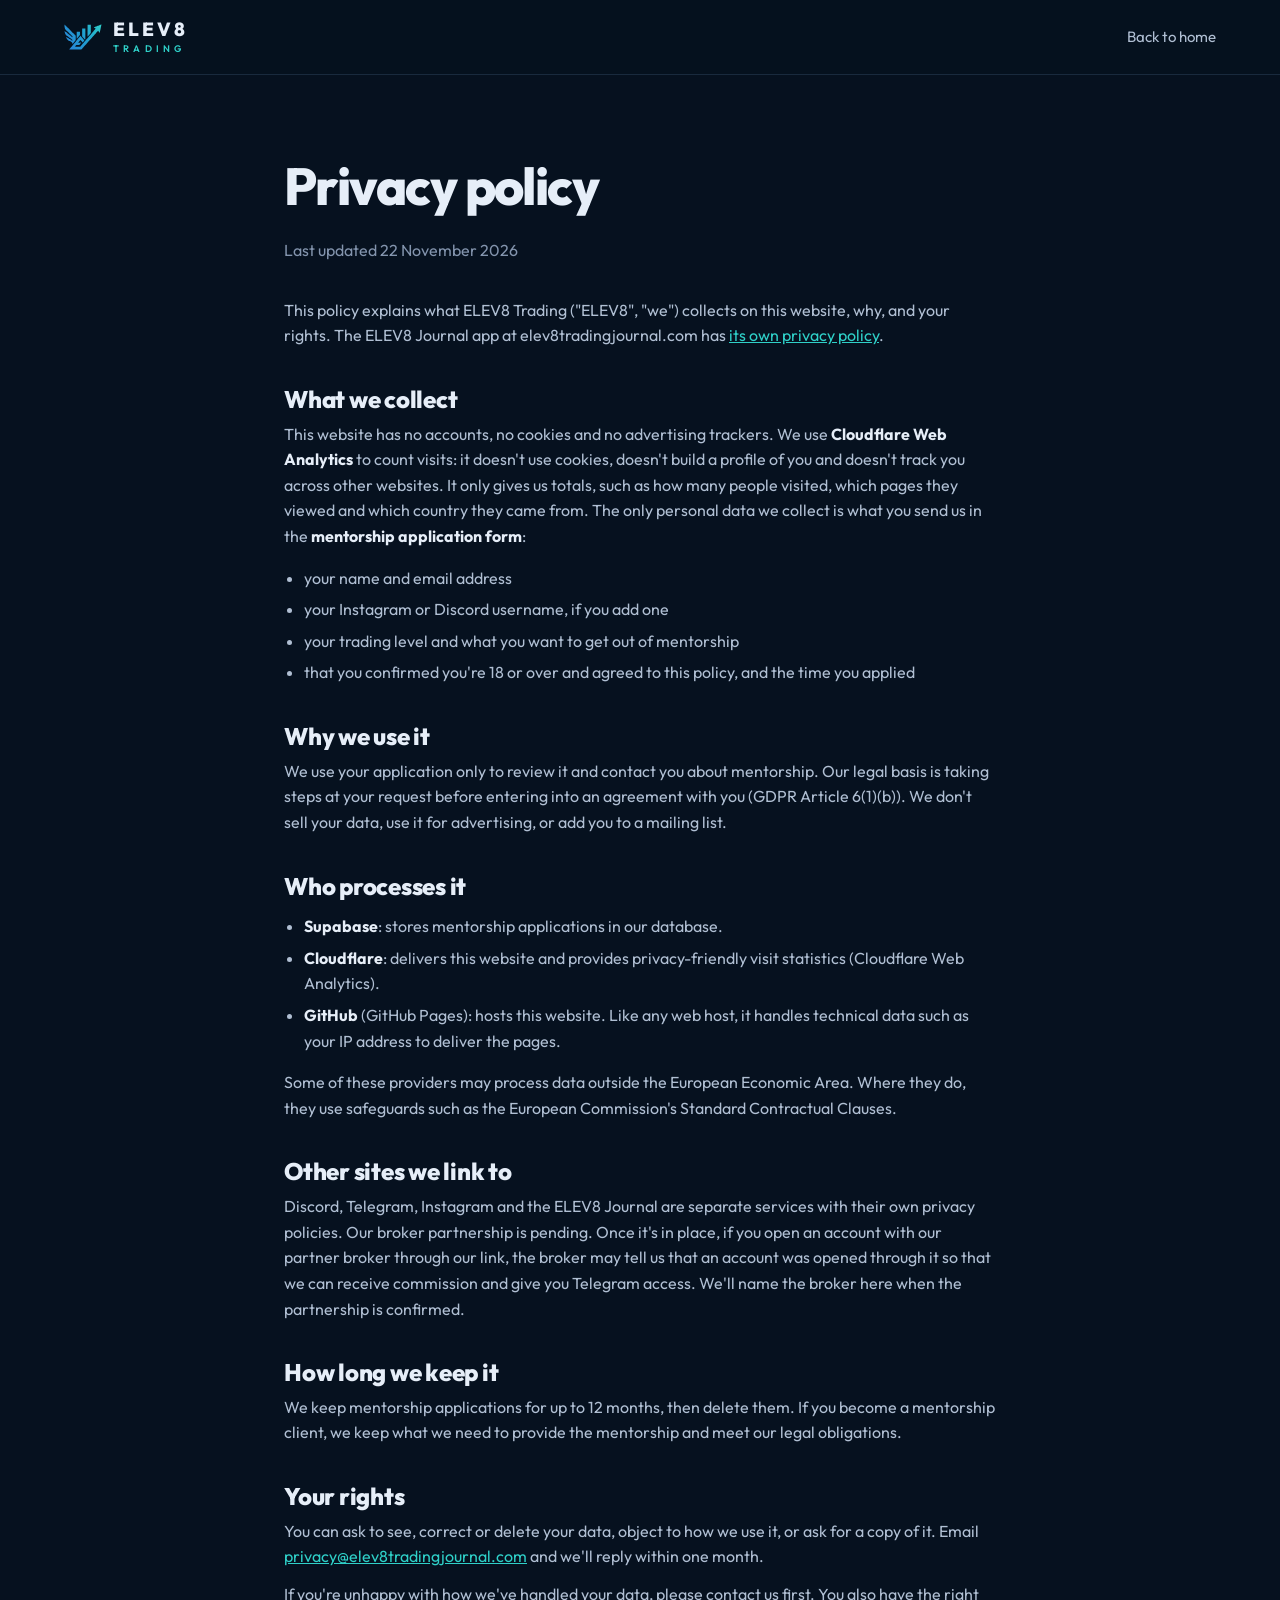
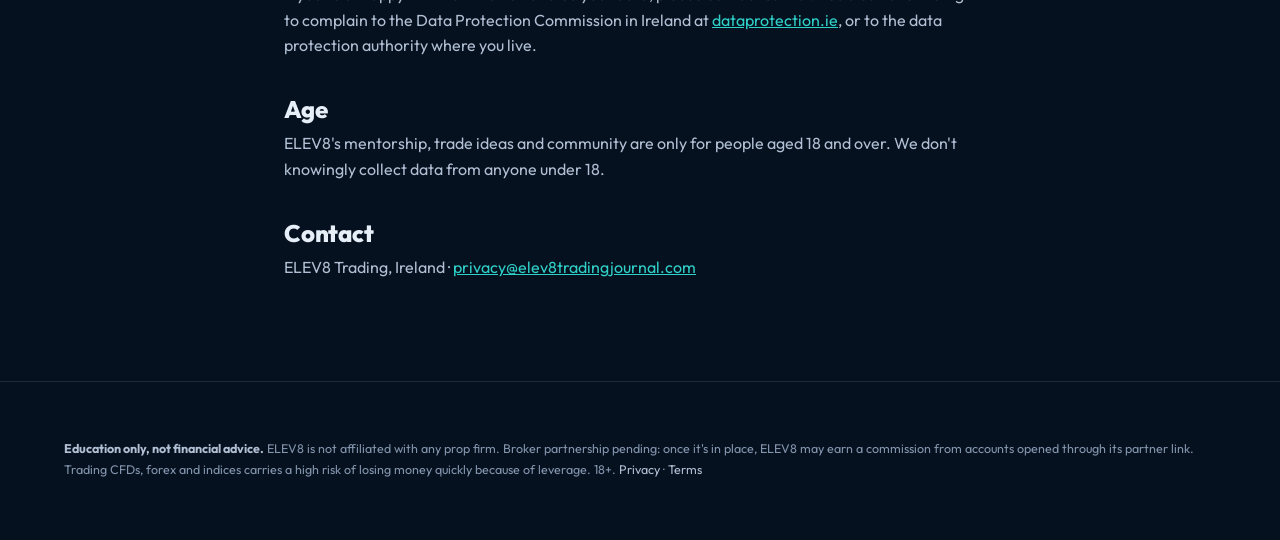
==== commit a85b8bb8: "Allow Cloudflare Web Analytics and update the privacy policy Co-Authored-By: Claude Opus 5.5 <norepl" ====
--- a/docs/privacy/index.html
+++ b/docs/privacy/index.html
@@ -2,7 +2,7 @@
 <html lang="en">
 <head>
 <meta charset="utf-8">
-<meta http-equiv="Content-Security-Policy" content="default-src 'self'; script-src 'self'; style-src 'self' 'unsafe-inline'; font-src 'self'; img-src 'self' data:; connect-src 'none'; form-action 'none'; base-uri 'self'; object-src 'none'; frame-src 'none'; upgrade-insecure-requests">
+<meta http-equiv="Content-Security-Policy" content="default-src 'self'; script-src 'self' https://static.cloudflareinsights.com; style-src 'self' 'unsafe-inline'; font-src 'self'; img-src 'self' data:; connect-src https://cloudflareinsights.com; form-action 'none'; base-uri 'self'; object-src 'none'; frame-src 'none'; upgrade-insecure-requests">
 <meta name="referrer" content="strict-origin-when-cross-origin">
 <script src="../assets/guard.js?v=9ac472e147"></script>
 <meta name="viewport" content="width=device-width,initial-scale=1,viewport-fit=cover">
@@ -19,15 +19,15 @@
 <a class="lg" href="../"><img src="../assets/mark.svg" alt=""><span>ELEV8<small>TRADING</small></span></a>
 <span class="sp"></span><a class="ghost" href="../">Back to home</a></div></header>
 <main class="doc">
-<h1>Privacy policy</h1><p class="upd">Last updated 12 November 2026</p>
+<h1>Privacy policy</h1><p class="upd">Last updated 22 November 2026</p>
 <p>This policy explains what ELEV8 Trading ("ELEV8", "we") collects on this website, why, and your rights. The ELEV8 Journal app at elev8tradingjournal.com has <a href="https://elev8tradingjournal.com/privacy/">its own privacy policy</a>.</p>
 <h2>What we collect</h2>
-<p>This website has no accounts, no cookies, no advertising trackers and no analytics. The only personal data we collect is what you send us in the <b>mentorship application form</b>:</p>
+<p>This website has no accounts, no cookies and no advertising trackers. We use <b>Cloudflare Web Analytics</b> to count visits: it doesn't use cookies, doesn't build a profile of you and doesn't track you across other websites. It only gives us totals, such as how many people visited, which pages they viewed and which country they came from. The only personal data we collect is what you send us in the <b>mentorship application form</b>:</p>
 <ul><li>your name and email address</li><li>your Instagram or Discord username, if you add one</li><li>your trading level and what you want to get out of mentorship</li><li>that you confirmed you're 18 or over and agreed to this policy, and the time you applied</li></ul>
 <h2>Why we use it</h2>
 <p>We use your application only to review it and contact you about mentorship. Our legal basis is taking steps at your request before entering into an agreement with you (GDPR Article 6(1)(b)). We don't sell your data, use it for advertising, or add you to a mailing list.</p>
 <h2>Who processes it</h2>
-<ul><li><b>Supabase</b>: stores mentorship applications in our database.</li>
+<ul><li><b>Supabase</b>: stores mentorship applications in our database.</li><li><b>Cloudflare</b>: delivers this website and provides privacy-friendly visit statistics (Cloudflare Web Analytics).</li>
 <li><b>GitHub</b> (GitHub Pages): hosts this website. Like any web host, it handles technical data such as your IP address to deliver the pages.</li></ul>
 <p>Some of these providers may process data outside the European Economic Area. Where they do, they use safeguards such as the European Commission's Standard Contractual Clauses.</p>
 <h2>Other sites we link to</h2>
